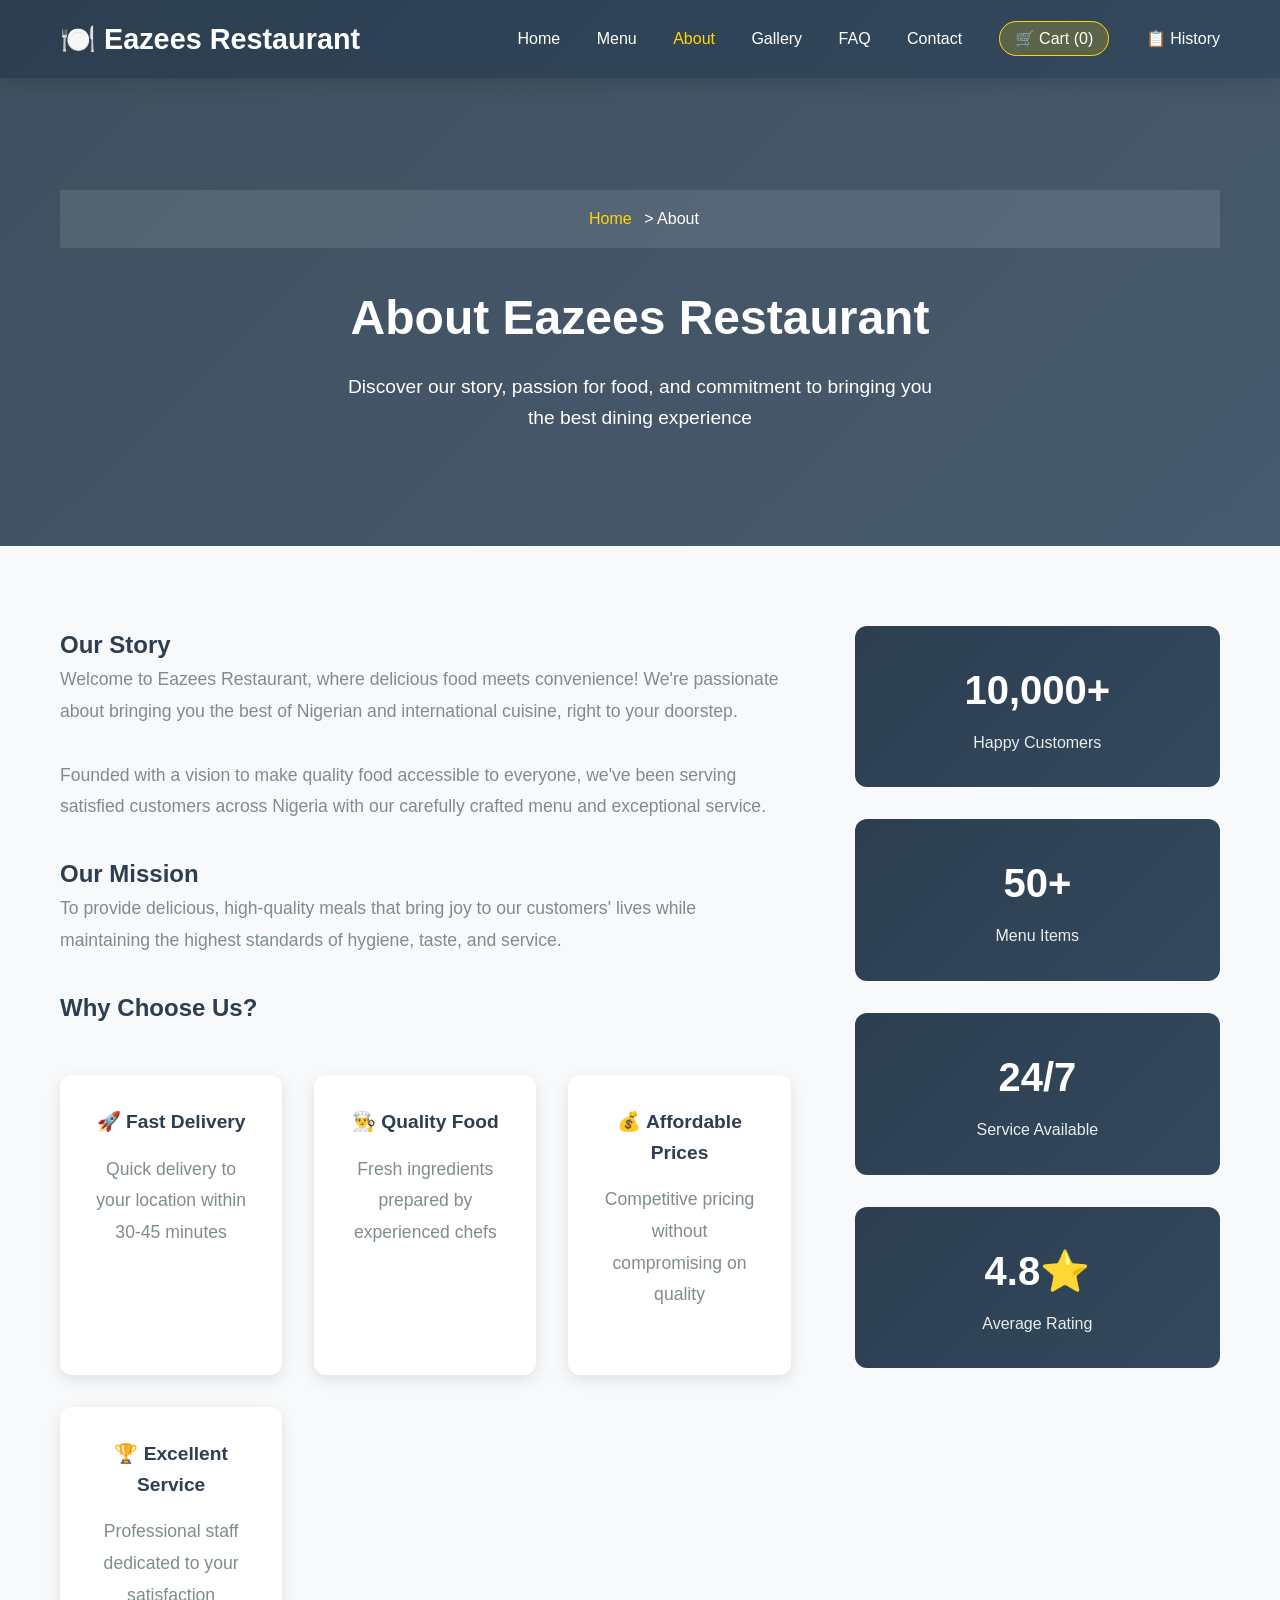
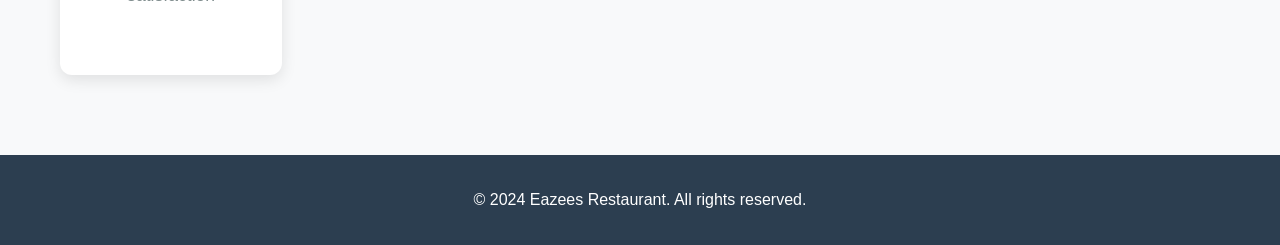
==== pages/about.html @ fbb99259 "build resturant (eazees resturant) add all feature needed including: cart(for food storage) history " ====
<!DOCTYPE html>
<html lang="en">
<head>
    <meta charset="UTF-8">
    <meta name="viewport" content="width=device-width, initial-scale=1.0">
    <title>About - Eazees Restaurant</title>
    <link rel="stylesheet" href="../client/css/style.css">
    <style>
        .hero-section {
            background: linear-gradient(135deg, rgba(44,62,80,0.9), rgba(52,73,94,0.9)),
                        url('https://images.unsplash.com/photo-1555939594-58d4cbba1e0d?w=1600') center/cover;
            color: white;
            text-align: center;
            padding: 120px 0 80px;
            margin-top: 70px;
        }
        .hero-section h1 {
            font-size: 3rem;
            margin-bottom: 1rem;
            animation: fadeInUp 1s ease;
        }
        .hero-section p {
            font-size: 1.2rem;
            max-width: 600px;
            margin: 0 auto 2rem;
            animation: fadeInUp 1s ease 0.2s both;
        }
        .breadcrumb {
            background: rgba(255,255,255,0.1);
            padding: 1rem 0;
            margin-bottom: 2rem;
        }
        .breadcrumb a {
            color: #ffd700;
            text-decoration: none;
            margin: 0 0.5rem;
        }
        .breadcrumb a:hover {
            text-decoration: underline;
        }
    </style>
</head>
<body>
    <header class="header">
        <div class="container">
            <div class="logo">
                <h1><a href="../index.html" style="color: white; text-decoration: none;">🍽️ Eazees Restaurant</a></h1>
            </div>
            <nav class="nav">
                <a href="../index.html">Home</a>
                <a href="menu.html">Menu</a>
                <a href="about.html" style="color: #ffd700;">About</a>
                <a href="gallery.html">Gallery</a>
                <a href="faq.html">FAQ</a>
                <a href="contact.html">Contact</a>
                <a href="cart.html" class="cart-link">🛒 Cart (<span id="cartCount">0</span>)</a>
                <a href="history.html">📋 History</a>
            </nav>
        </div>
    </header>

    <section class="hero-section">
        <div class="container">
            <div class="breadcrumb">
                <a href="../index.html">Home</a> > <span>About</span>
            </div>
            <h1>About Eazees Restaurant</h1>
            <p>Discover our story, passion for food, and commitment to bringing you the best dining experience</p>
        </div>
    </section>

    <section class="about-section">
        <div class="container">
            <div class="about-content">
                <div class="about-text">
                    <h2>Our Story</h2>
                    <p>Welcome to Eazees Restaurant, where delicious food meets convenience! We're passionate about bringing you the best of Nigerian and international cuisine, right to your doorstep.</p>
                    
                    <p>Founded with a vision to make quality food accessible to everyone, we've been serving satisfied customers across Nigeria with our carefully crafted menu and exceptional service.</p>
                    
                    <h2>Our Mission</h2>
                    <p>To provide delicious, high-quality meals that bring joy to our customers' lives while maintaining the highest standards of hygiene, taste, and service.</p>
                    
                    <h2>Why Choose Us?</h2>
                    <div class="features">
                        <div class="feature">
                            <h3>🚀 Fast Delivery</h3>
                            <p>Quick delivery to your location within 30-45 minutes</p>
                        </div>
                        <div class="feature">
                            <h3>👨‍🍳 Quality Food</h3>
                            <p>Fresh ingredients prepared by experienced chefs</p>
                        </div>
                        <div class="feature">
                            <h3>💰 Affordable Prices</h3>
                            <p>Competitive pricing without compromising on quality</p>
                        </div>
                        <div class="feature">
                            <h3>🏆 Excellent Service</h3>
                            <p>Professional staff dedicated to your satisfaction</p>
                        </div>
                    </div>
                </div>
                <div class="about-stats">
                    <div class="stat">
                        <h3>10,000+</h3>
                        <p>Happy Customers</p>
                    </div>
                    <div class="stat">
                        <h3>50+</h3>
                        <p>Menu Items</p>
                    </div>
                    <div class="stat">
                        <h3>24/7</h3>
                        <p>Service Available</p>
                    </div>
                    <div class="stat">
                        <h3>4.8⭐</h3>
                        <p>Average Rating</p>
                    </div>
                </div>
            </div>
        </div>
    </section>

    <footer class="footer">
        <div class="container">
            <p>&copy; 2024 Eazees Restaurant. All rights reserved.</p>
        </div>
    </footer>

    <script src="../client/js/common.js"></script>
</body>
</html>
---- client/css/style.css ----
/* Reset and Base Styles */
* {
    margin: 0;
    padding: 0;
    box-sizing: border-box;
}

:root {
    --primary-color: #2c3e50;
    --secondary-color: #34495e;
    --accent-color: #ffd700;
    --dark-color: #2c3e50;
    --light-color: #ecf0f1;
    --text-light: #7f8c8d;
    --success-color: #27ae60;
    --error-color: #e74c3c;
    --border-radius: 12px;
    --transition: all 0.3s ease;
}

body {
    font-family: 'Arial', sans-serif;
    line-height: 1.6;
    color: var(--dark-color);
    background-color: #f8f9fa;
}

.container {
    max-width: 1200px;
    margin: 0 auto;
    padding: 0 20px;
}

/* Header Styles */
.header {
    background: linear-gradient(135deg, var(--primary-color), var(--secondary-color));
    color: white;
    padding: 1rem 0;
    position: fixed;
    width: 100%;
    top: 0;
    z-index: 1000;
    box-shadow: 0 4px 20px rgba(0,0,0,0.15);
    backdrop-filter: blur(10px);
}

.header .container {
    display: flex;
    justify-content: space-between;
    align-items: center;
}

.logo h1 {
    font-size: 1.8rem;
    font-weight: bold;
}

.nav a {
    color: white;
    text-decoration: none;
    margin-left: 2rem;
    transition: var(--transition);
    font-weight: 500;
    position: relative;
}

.nav a::after {
    content: '';
    position: absolute;
    bottom: -5px;
    left: 50%;
    width: 0;
    height: 2px;
    background: var(--accent-color);
    transition: var(--transition);
    transform: translateX(-50%);
}

.nav a:hover::after {
    width: 100%;
}

.nav a:hover {
    opacity: 0.8;
}

.cart-link {
    background: rgba(255,215,0,0.2);
    padding: 8px 15px;
    border-radius: 20px;
    border: 1px solid var(--accent-color);
}

.cart-link:hover {
    background: rgba(255,215,0,0.3);
}

/* Hero Section */
.hero {
    background: linear-gradient(135deg, rgba(44,62,80,0.85), rgba(52,73,94,0.85)),
                url('https://images.unsplash.com/photo-1565299624946-b28f40a0ae38?w=1600') center/cover;
    color: white;
    text-align: center;
    padding: 150px 0 100px;
    margin-top: 70px;
    position: relative;
    overflow: hidden;
}

.hero::before {
    content: '';
    position: absolute;
    top: 0;
    left: 0;
    right: 0;
    bottom: 0;
    background: radial-gradient(circle at 20% 50%, rgba(255,215,0,0.1) 0%, transparent 50%);
}

.hero h2 {
    font-size: 3rem;
    margin-bottom: 1rem;
    animation: fadeInUp 1s ease;
}

.hero p {
    font-size: 1.2rem;
    margin-bottom: 2rem;
    animation: fadeInUp 1s ease 0.2s both;
}

.cta-button {
    display: inline-block;
    background: linear-gradient(135deg, var(--accent-color), #ffed4e);
    color: var(--primary-color);
    padding: 18px 40px;
    text-decoration: none;
    border-radius: 30px;
    font-weight: bold;
    font-size: 1.1rem;
    transition: var(--transition);
    box-shadow: 0 8px 25px rgba(255,215,0,0.3);
    animation: fadeInUp 1s ease 0.4s both;
}

.cta-button:hover {
    transform: translateY(-3px);
    box-shadow: 0 12px 35px rgba(255,215,0,0.4);
}

/* Menu Section */
.menu-section {
    padding: 80px 0;
    background: white;
}

.menu-section h2 {
    text-align: center;
    font-size: 2.5rem;
    margin-bottom: 3rem;
    color: var(--dark-color);
}

/* Search and Filter */
.search-filter-container {
    margin-bottom: 3rem;
}

.search-box {
    margin-bottom: 2rem;
    text-align: center;
}

.search-box input {
    width: 100%;
    max-width: 400px;
    padding: 15px 20px;
    border: 2px solid #e0e0e0;
    border-radius: var(--border-radius);
    font-size: 1rem;
    transition: var(--transition);
}

.search-box input:focus {
    outline: none;
    border-color: var(--primary-color);
    box-shadow: 0 0 0 3px rgba(255,107,53,0.1);
}

.filter-buttons {
    display: flex;
    justify-content: center;
    flex-wrap: wrap;
    gap: 10px;
}

.filter-btn {
    padding: 10px 20px;
    border: 2px solid #e0e0e0;
    background: white;
    border-radius: var(--border-radius);
    cursor: pointer;
    transition: var(--transition);
    font-weight: 500;
}

.filter-btn:hover,
.filter-btn.active {
    background: var(--primary-color);
    color: white;
    border-color: var(--primary-color);
}

/* Food Grid */
.food-grid {
    display: grid;
    grid-template-columns: repeat(auto-fill, minmax(300px, 1fr));
    gap: 2rem;
    margin-top: 2rem;
}

.food-card {
    background: white;
    border-radius: var(--border-radius);
    overflow: hidden;
    box-shadow: 0 5px 15px rgba(0,0,0,0.1);
    transition: var(--transition);
    cursor: pointer;
    position: relative;
}

.food-card:hover {
    transform: translateY(-5px);
    box-shadow: 0 10px 25px rgba(0,0,0,0.15);
}

.food-card img {
    width: 100%;
    height: 200px;
    object-fit: cover;
}

.quality {
    position: absolute;
    top: 10px;
    right: 10px;
    background: var(--primary-color);
    color: white;
    padding: 5px 10px;
    border-radius: 20px;
    font-size: 0.8rem;
    font-weight: bold;
}

.food-card-content {
    padding: 1.5rem;
}

.food-card-content h3 {
    margin-bottom: 0.5rem;
    color: var(--dark-color);
}

.price {
    font-size: 1.5rem;
    font-weight: bold;
    color: var(--primary-color);
    margin-bottom: 1rem;
}

.order-btn {
    background: var(--primary-color);
    color: white;
    border: none;
    padding: 10px 20px;
    border-radius: var(--border-radius);
    cursor: pointer;
    transition: var(--transition);
    font-weight: bold;
    margin-bottom: 1rem;
}

.order-btn:hover {
    background: var(--secondary-color);
}

.food-card-content p {
    color: var(--text-light);
    font-size: 0.9rem;
    line-height: 1.4;
}

/* Modal Styles */
.modal {
    display: none;
    position: fixed;
    z-index: 2000;
    left: 0;
    top: 0;
    width: 100%;
    height: 100%;
    background-color: rgba(0,0,0,0.5);
    animation: fadeIn 0.3s ease;
}

.modal-content {
    background-color: white;
    margin: 5% auto;
    padding: 0;
    border-radius: var(--border-radius);
    width: 90%;
    max-width: 600px;
    max-height: 90vh;
    overflow-y: auto;
    animation: slideInUp 0.3s ease;
}

.close {
    color: #aaa;
    float: right;
    font-size: 28px;
    font-weight: bold;
    padding: 20px;
    cursor: pointer;
}

.close:hover {
    color: var(--dark-color);
}

.modal-header {
    display: flex;
    padding: 0;
    border-bottom: 1px solid #eee;
}

.modal-header img {
    width: 200px;
    height: 200px;
    object-fit: cover;
    border-radius: var(--border-radius) 0 0 0;
}

.modal-food-info {
    padding: 20px;
    flex: 1;
}

.modal-food-info h3 {
    margin-bottom: 1rem;
    color: var(--dark-color);
}

.modal-price-quality {
    display: flex;
    justify-content: space-between;
    align-items: center;
}

.modal-price {
    font-size: 1.8rem;
    font-weight: bold;
    color: var(--primary-color);
}

.modal-quality {
    background: var(--primary-color);
    color: white;
    padding: 5px 15px;
    border-radius: 20px;
    font-weight: bold;
}

.modal-body {
    padding: 20px;
}

.modal-body p {
    margin-bottom: 1rem;
    color: var(--text-light);
}

/* Form Styles */
.form-group {
    margin-bottom: 1.5rem;
}

.form-group label {
    display: block;
    margin-bottom: 0.5rem;
    font-weight: bold;
    color: var(--dark-color);
}

.form-group input,
.form-group textarea {
    width: 100%;
    padding: 12px;
    border: 2px solid #e0e0e0;
    border-radius: var(--border-radius);
    font-size: 1rem;
    transition: var(--transition);
}

.form-group input:focus,
.form-group textarea:focus {
    outline: none;
    border-color: var(--primary-color);
    box-shadow: 0 0 0 3px rgba(255,107,53,0.1);
}

.submit-btn {
    background: var(--primary-color);
    color: white;
    border: none;
    padding: 15px 30px;
    border-radius: var(--border-radius);
    font-size: 1.1rem;
    font-weight: bold;
    cursor: pointer;
    transition: var(--transition);
    width: 100%;
}

.submit-btn:hover {
    background: var(--secondary-color);
}

.submit-btn:disabled {
    background: #ccc;
    cursor: not-allowed;
}

/* Toast Notifications */
.toast {
    position: fixed;
    bottom: 20px;
    right: 20px;
    padding: 15px 20px;
    border-radius: var(--border-radius);
    color: white;
    font-weight: bold;
    z-index: 3000;
    opacity: 0;
    transform: translateY(100px);
    transition: var(--transition);
}

.toast.show {
    opacity: 1;
    transform: translateY(0);
}

.toast.success {
    background: var(--success-color);
}

.toast.error {
    background: var(--error-color);
}

/* About Section */
.about-section {
    padding: 80px 0;
    background: #f8f9fa;
}

.about-content {
    display: grid;
    grid-template-columns: 2fr 1fr;
    gap: 4rem;
    align-items: start;
}

.about-text p {
    font-size: 1.1rem;
    line-height: 1.8;
    color: var(--text-light);
    margin-bottom: 2rem;
}

.features {
    display: grid;
    grid-template-columns: repeat(auto-fit, minmax(200px, 1fr));
    gap: 2rem;
    margin-top: 3rem;
}

.feature {
    text-align: center;
    padding: 2rem;
    background: white;
    border-radius: var(--border-radius);
    box-shadow: 0 5px 15px rgba(0,0,0,0.1);
    transition: var(--transition);
}

.feature:hover {
    transform: translateY(-5px);
    box-shadow: 0 10px 25px rgba(0,0,0,0.15);
}

.feature h3 {
    color: var(--primary-color);
    margin-bottom: 1rem;
    font-size: 1.2rem;
}

.about-stats {
    display: flex;
    flex-direction: column;
    gap: 2rem;
}

.stat {
    background: linear-gradient(135deg, var(--primary-color), var(--secondary-color));
    color: white;
    padding: 2rem;
    border-radius: var(--border-radius);
    text-align: center;
    transition: var(--transition);
}

.stat:hover {
    transform: scale(1.05);
}

.stat h3 {
    font-size: 2.5rem;
    margin-bottom: 0.5rem;
}

.stat p {
    font-size: 1rem;
    opacity: 0.9;
}

/* FAQ Section */
.faq-section {
    padding: 80px 0;
    background: white;
}

.faq-container {
    max-width: 800px;
    margin: 0 auto;
}

.faq-item {
    margin-bottom: 1rem;
    border: 1px solid #e0e0e0;
    border-radius: var(--border-radius);
    overflow: hidden;
    transition: var(--transition);
}

.faq-item:hover {
    box-shadow: 0 5px 15px rgba(0,0,0,0.1);
}

.faq-question {
    padding: 1.5rem;
    background: #f8f9fa;
    cursor: pointer;
    display: flex;
    justify-content: space-between;
    align-items: center;
    transition: var(--transition);
}

.faq-question:hover {
    background: #e9ecef;
}

.faq-question h3 {
    margin: 0;
    color: var(--dark-color);
    font-size: 1.1rem;
}

.faq-toggle {
    font-size: 1.5rem;
    font-weight: bold;
    color: var(--primary-color);
    transition: var(--transition);
}

.faq-item.active .faq-toggle {
    transform: rotate(45deg);
}

.faq-answer {
    padding: 0 1.5rem;
    max-height: 0;
    overflow: hidden;
    transition: max-height 0.3s ease, padding 0.3s ease;
}

.faq-item.active .faq-answer {
    padding: 1.5rem;
    max-height: 200px;
}

.faq-answer p {
    color: var(--text-light);
    line-height: 1.6;
    margin: 0;
}

/* Contact Section */
.contact-section {
    padding: 80px 0;
    background: linear-gradient(135deg, rgba(255,107,53,0.05), rgba(247,147,30,0.05));
}

.contact-content {
    display: grid;
    grid-template-columns: 1fr 1fr;
    gap: 4rem;
    align-items: start;
}

.contact-info {
    display: flex;
    flex-direction: column;
    gap: 2rem;
}

.contact-item {
    padding: 1.5rem;
    background: white;
    border-radius: var(--border-radius);
    box-shadow: 0 5px 15px rgba(0,0,0,0.1);
    transition: var(--transition);
}

.contact-item:hover {
    transform: translateY(-3px);
    box-shadow: 0 10px 25px rgba(0,0,0,0.15);
}

.contact-item h3 {
    color: var(--primary-color);
    margin-bottom: 1rem;
    font-size: 1.2rem;
}

.contact-item p {
    color: var(--text-light);
    margin: 0.5rem 0;
}

.contact-form {
    background: white;
    padding: 2rem;
    border-radius: var(--border-radius);
    box-shadow: 0 5px 15px rgba(0,0,0,0.1);
}

.contact-form h3 {
    color: var(--dark-color);
    margin-bottom: 2rem;
    text-align: center;
}

.contact-form .form-group {
    margin-bottom: 1.5rem;
}

.contact-form input,
.contact-form textarea {
    width: 100%;
    padding: 12px 15px;
    border: 2px solid #e0e0e0;
    border-radius: var(--border-radius);
    font-size: 1rem;
    transition: var(--transition);
}

.contact-form input:focus,
.contact-form textarea:focus {
    outline: none;
    border-color: var(--primary-color);
    box-shadow: 0 0 0 3px rgba(255,107,53,0.1);
}

.contact-form textarea {
    resize: vertical;
    min-height: 120px;
}

/* Footer */
.footer {
    background: var(--dark-color);
    color: white;
    text-align: center;
    padding: 2rem 0;
}

/* Animations */
@keyframes fadeIn {
    from { opacity: 0; }
    to { opacity: 1; }
}

@keyframes fadeInUp {
    from {
        opacity: 0;
        transform: translateY(30px);
    }
    to {
        opacity: 1;
        transform: translateY(0);
    }
}

@keyframes slideInUp {
    from {
        transform: translateY(100px);
        opacity: 0;
    }
    to {
        transform: translateY(0);
        opacity: 1;
    }
}

@keyframes fadeOut {
    from { opacity: 1; }
    to { opacity: 0; }
}

/* Responsive Design */
@media (max-width: 768px) {
    .header .container {
        flex-direction: column;
        text-align: center;
    }
    
    .nav {
        margin-top: 1rem;
    }
    
    .nav a {
        margin: 0 1rem;
    }
    
    .hero {
        padding: 120px 0 80px;
    }
    
    .hero h2 {
        font-size: 2rem;
    }
    
    .modal-header {
        flex-direction: column;
    }
    
    .modal-header img {
        width: 100%;
        height: 200px;
        border-radius: var(--border-radius) var(--border-radius) 0 0;
    }
    
    .food-grid {
        grid-template-columns: 1fr;
        gap: 1.5rem;
    }
    
    .filter-buttons {
        justify-content: center;
    }
    
    .filter-btn {
        padding: 8px 15px;
        font-size: 0.9rem;
    }
    
    /* About Section Responsive */
    .about-content {
        grid-template-columns: 1fr;
        gap: 2rem;
    }
    
    .features {
        grid-template-columns: 1fr;
        gap: 1rem;
    }
    
    .about-stats {
        flex-direction: row;
        justify-content: space-between;
        gap: 1rem;
    }
    
    .stat {
        padding: 1.5rem 1rem;
    }
    
    .stat h3 {
        font-size: 2rem;
    }
    
    /* Contact Section Responsive */
    .contact-content {
        grid-template-columns: 1fr;
        gap: 2rem;
    }
    
    .contact-info {
        gap: 1rem;
    }
    
    .contact-item {
        padding: 1rem;
    }
    
    /* FAQ Section Responsive */
    .faq-question {
        padding: 1rem;
    }
    
    .faq-question h3 {
        font-size: 1rem;
    }
    
    .faq-toggle {
        font-size: 1.2rem;
    }
    
    .faq-item.active .faq-answer {
        padding: 1rem;
    }
}

@media (max-width: 480px) {
    .container {
        padding: 0 15px;
    }
    
    .hero h2 {
        font-size: 1.8rem;
    }
    
    .hero p {
        font-size: 1rem;
    }
    
    .menu-section h2 {
        font-size: 2rem;
    }
    
    .modal-content {
        margin: 10% auto;
        width: 95%;
    }
    
    /* About Section Small Mobile */
    .about-stats {
        flex-direction: column;
    }
    
    .stat {
        text-align: center;
    }
    
    .features {
        grid-template-columns: 1fr;
    }
    
    .feature {
        padding: 1.5rem;
    }
    
    /* Contact Section Small Mobile */
    .contact-form {
        padding: 1.5rem;
    }
    
    .contact-item {
        padding: 1rem;
    }
    
    .contact-item h3 {
        font-size: 1.1rem;
    }
    
    /* FAQ Section Small Mobile */
    .faq-question h3 {
        font-size: 0.9rem;
    }
    
    .faq-toggle {
        font-size: 1rem;
    }
}
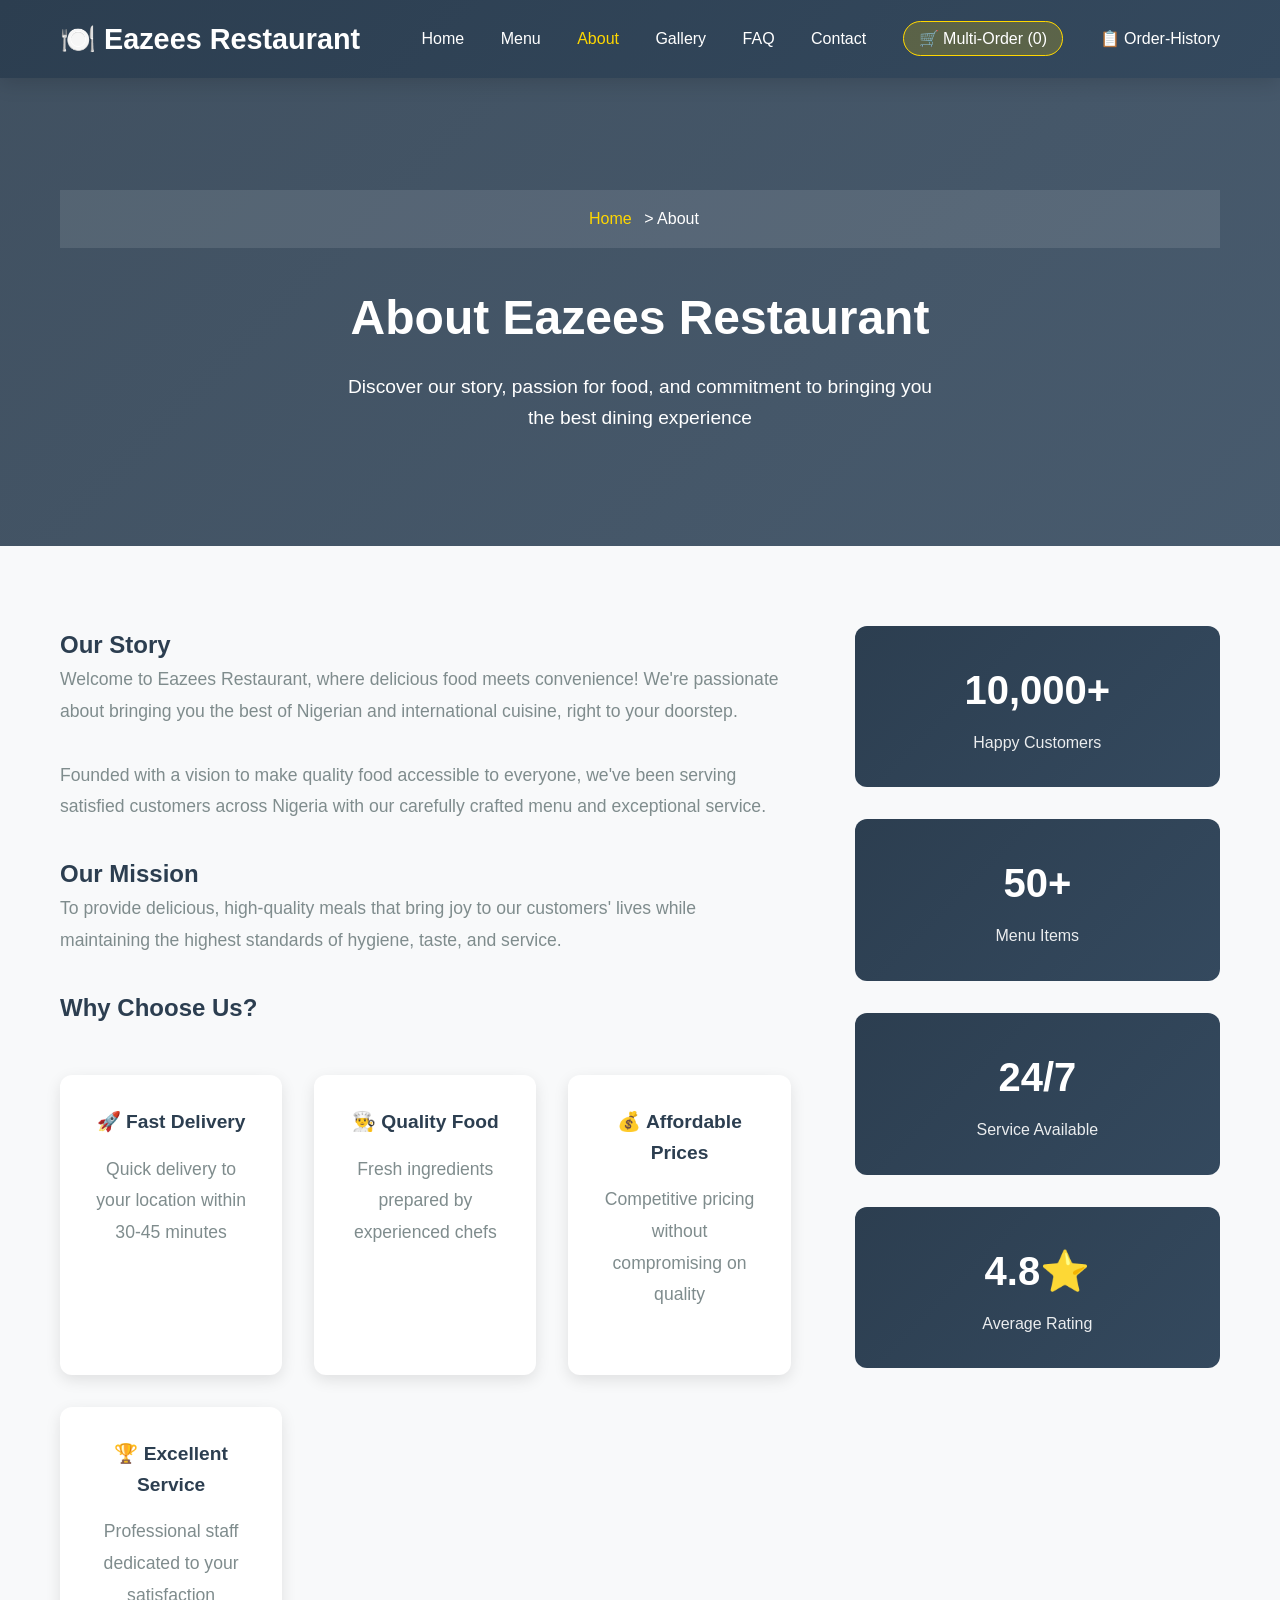
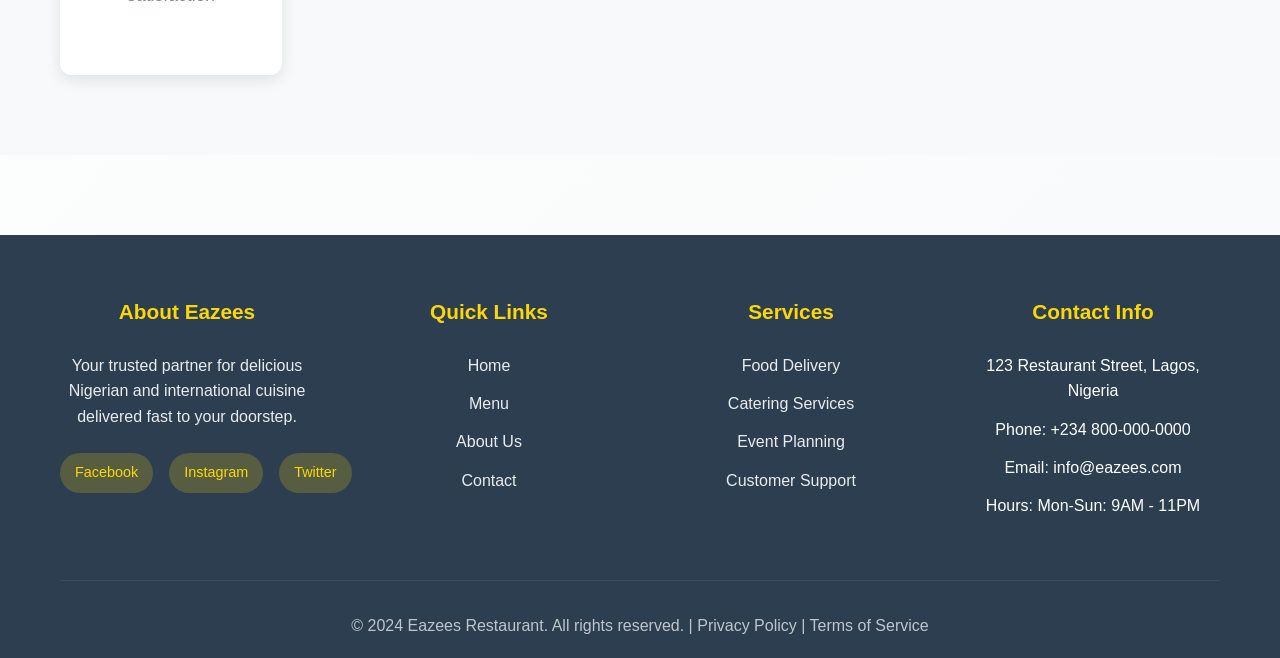
==== commit 0f618e7a: "update: add color to (contat, history and about), add footer" ====
--- a/pages/about.html
+++ b/pages/about.html
@@ -38,6 +38,145 @@
         .breadcrumb a:hover {
             text-decoration: underline;
         }
+        
+        /* Footer Styles */
+        .footer {
+            background: #2c3e50;
+            color: white;
+            padding: 60px 0 20px;
+            margin-top: 80px;
+        }
+        
+        .footer-content {
+            display: grid;
+            grid-template-columns: repeat(auto-fit, minmax(250px, 1fr));
+            gap: 3rem;
+            margin-bottom: 3rem;
+        }
+        
+        .footer-section h3 {
+            color: #ffd700;
+            margin-bottom: 1.5rem;
+            font-size: 1.3rem;
+        }
+        
+        .footer-section p {
+            line-height: 1.6;
+            margin-bottom: 1.5rem;
+            opacity: 0.9;
+        }
+        
+        .footer-section ul {
+            list-style: none;
+            padding: 0;
+        }
+        
+        .footer-section ul li {
+            margin-bottom: 0.8rem;
+        }
+        
+        .footer-section ul li a {
+            color: white;
+            text-decoration: none;
+            transition: color 0.3s ease;
+            opacity: 0.9;
+        }
+        
+        .footer-section ul li a:hover {
+            color: #ffd700;
+            opacity: 1;
+        }
+        
+        .social-links {
+            display: flex;
+            gap: 1rem;
+        }
+        
+        .social-links a {
+            background: rgba(255,215,0,0.2);
+            color: #ffd700;
+            padding: 8px 15px;
+            border-radius: 20px;
+            text-decoration: none;
+            transition: all 0.3s ease;
+            font-size: 0.9rem;
+        }
+        
+        .social-links a:hover {
+            background: rgba(255,215,0,0.3);
+            transform: translateY(-2px);
+        }
+        
+        .footer-bottom {
+            border-top: 1px solid rgba(255,255,255,0.1);
+            padding-top: 2rem;
+            text-align: center;
+            opacity: 0.7;
+        }
+        
+        .footer-bottom a {
+            color: #ffd700;
+            text-decoration: none;
+            margin: 0 10px;
+        }
+        
+        .footer-bottom a:hover {
+            text-decoration: underline;
+        }
+        
+        /* Body background */
+        body {
+            background: linear-gradient(135deg, rgba(255,255,255,0.92), rgba(248,249,250,0.92)),
+                        url('https://images.unsplash.com/photo-1555939594-58d4cbba1e0d?w=1600') center/cover fixed;
+            min-height: 100vh;
+        }
+        
+        /* Mobile responsiveness */
+        @media (max-width: 768px) {
+            .stats-grid {
+                grid-template-columns: 1fr;
+                gap: 1.5rem;
+            }
+            
+            .nav {
+                display: none;
+                position: absolute;
+                top: 100%;
+                left: 0;
+                right: 0;
+                background: #2c3e50;
+                flex-direction: column;
+                padding: 1rem;
+                box-shadow: 0 4px 10px rgba(0,0,0,0.1);
+            }
+            
+            .nav.active {
+                display: flex;
+            }
+            
+            .nav a {
+                padding: 0.8rem 0;
+                border-bottom: 1px solid rgba(255,255,255,0.1);
+            }
+            
+            .mobile-menu-btn {
+                display: block;
+                background: none;
+                border: none;
+                color: white;
+                font-size: 1.5rem;
+                cursor: pointer;
+            }
+            
+            .footer-content {
+                grid-template-columns: 1fr;
+                gap: 2rem;
+            }
+        }
+        
+        .mobile-menu-btn {
+            display: none;
+        }
     </style>
 </head>
 <body>
@@ -46,6 +185,7 @@
             <div class="logo">
                 <h1><a href="../index.html" style="color: white; text-decoration: none;">🍽️ Eazees Restaurant</a></h1>
             </div>
+            <button class="mobile-menu-btn" onclick="toggleMobileMenu()">Menu</button>
             <nav class="nav">
                 <a href="../index.html">Home</a>
                 <a href="menu.html">Menu</a>
@@ -53,8 +193,8 @@
                 <a href="gallery.html">Gallery</a>
                 <a href="faq.html">FAQ</a>
                 <a href="contact.html">Contact</a>
-                <a href="cart.html" class="cart-link">🛒 Cart (<span id="cartCount">0</span>)</a>
-                <a href="history.html">📋 History</a>
+                <a href="cart.html" class="cart-link">🛒 Multi-Order (<span id="cartCount">0</span>)</a>
+                <a href="history.html">📋 Order-History</a>
             </nav>
         </div>
     </header>
@@ -125,10 +265,71 @@
 
     <footer class="footer">
         <div class="container">
-            <p>&copy; 2024 Eazees Restaurant. All rights reserved.</p>
+            <div class="footer-content">
+                <div class="footer-section">
+                    <h3> About Eazees</h3>
+                    <p>Your trusted partner for delicious Nigerian and international cuisine delivered fast to your doorstep.</p>
+                    <div class="social-links">
+                        <a href="#" aria-label="Facebook">Facebook</a>
+                        <a href="#" aria-label="Instagram">Instagram</a>
+                        <a href="#" aria-label="Twitter">Twitter</a>
+                    </div>
+                </div>
+                
+                <div class="footer-section">
+                    <h3>Quick Links</h3>
+                    <ul>
+                        <li><a href="../index.html">Home</a></li>
+                        <li><a href="menu.html">Menu</a></li>
+                        <li><a href="about.html">About Us</a></li>
+                        <li><a href="contact.html">Contact</a></li>
+                    </ul>
+                </div>
+                
+                <div class="footer-section">
+                    <h3>Services</h3>
+                    <ul>
+                        <li><a href="menu.html">Food Delivery</a></li>
+                        <li><a href="faq.html">Catering Services</a></li>
+                        <li><a href="gallery.html">Event Planning</a></li>
+                        <li><a href="faq.html">Customer Support</a></li>
+                    </ul>
+                </div>
+                
+                <div class="footer-section">
+                    <h3>Contact Info</h3>
+                    <ul>
+                        <li>123 Restaurant Street, Lagos, Nigeria</li>
+                        <li>Phone: +234 800-000-0000</li>
+                        <li>Email: info@eazees.com</li>
+                        <li>Hours: Mon-Sun: 9AM - 11PM</li>
+                    </ul>
+                </div>
+            </div>
+            
+            <div class="footer-bottom">
+                <p>&copy; 2024 Eazees Restaurant. All rights reserved. | Privacy Policy | Terms of Service</p>
+            </div>
         </div>
     </footer>
 
+    <script>
+        // Mobile menu toggle
+        function toggleMobileMenu() {
+            const nav = document.querySelector('.nav');
+            nav.classList.toggle('active');
+        }
+        
+        // Close mobile menu when clicking outside
+        document.addEventListener('click', function(event) {
+            const nav = document.querySelector('.nav');
+            const menuBtn = document.querySelector('.mobile-menu-btn');
+            
+            if (!nav.contains(event.target) && !menuBtn.contains(event.target)) {
+                nav.classList.remove('active');
+            }
+        });
+    </script>
     <script src="../client/js/common.js"></script>
 </body>
 </html>
